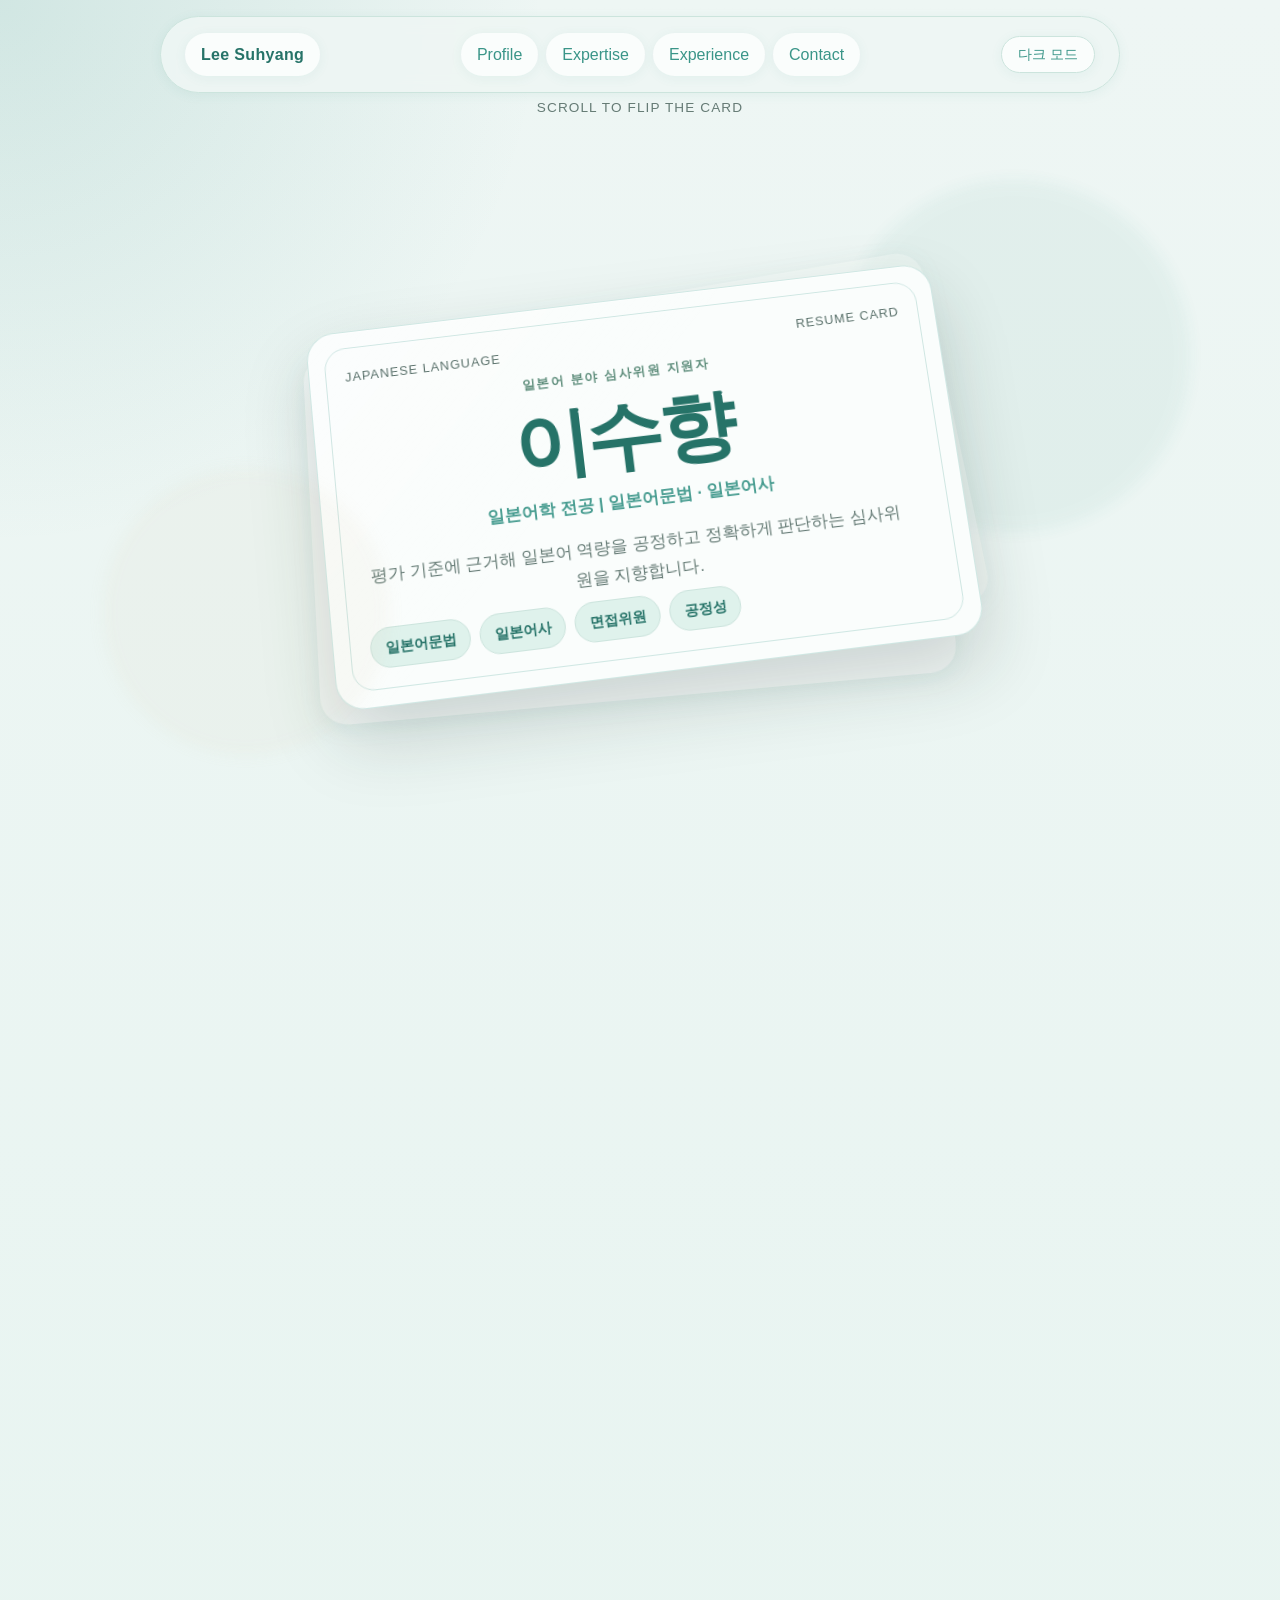
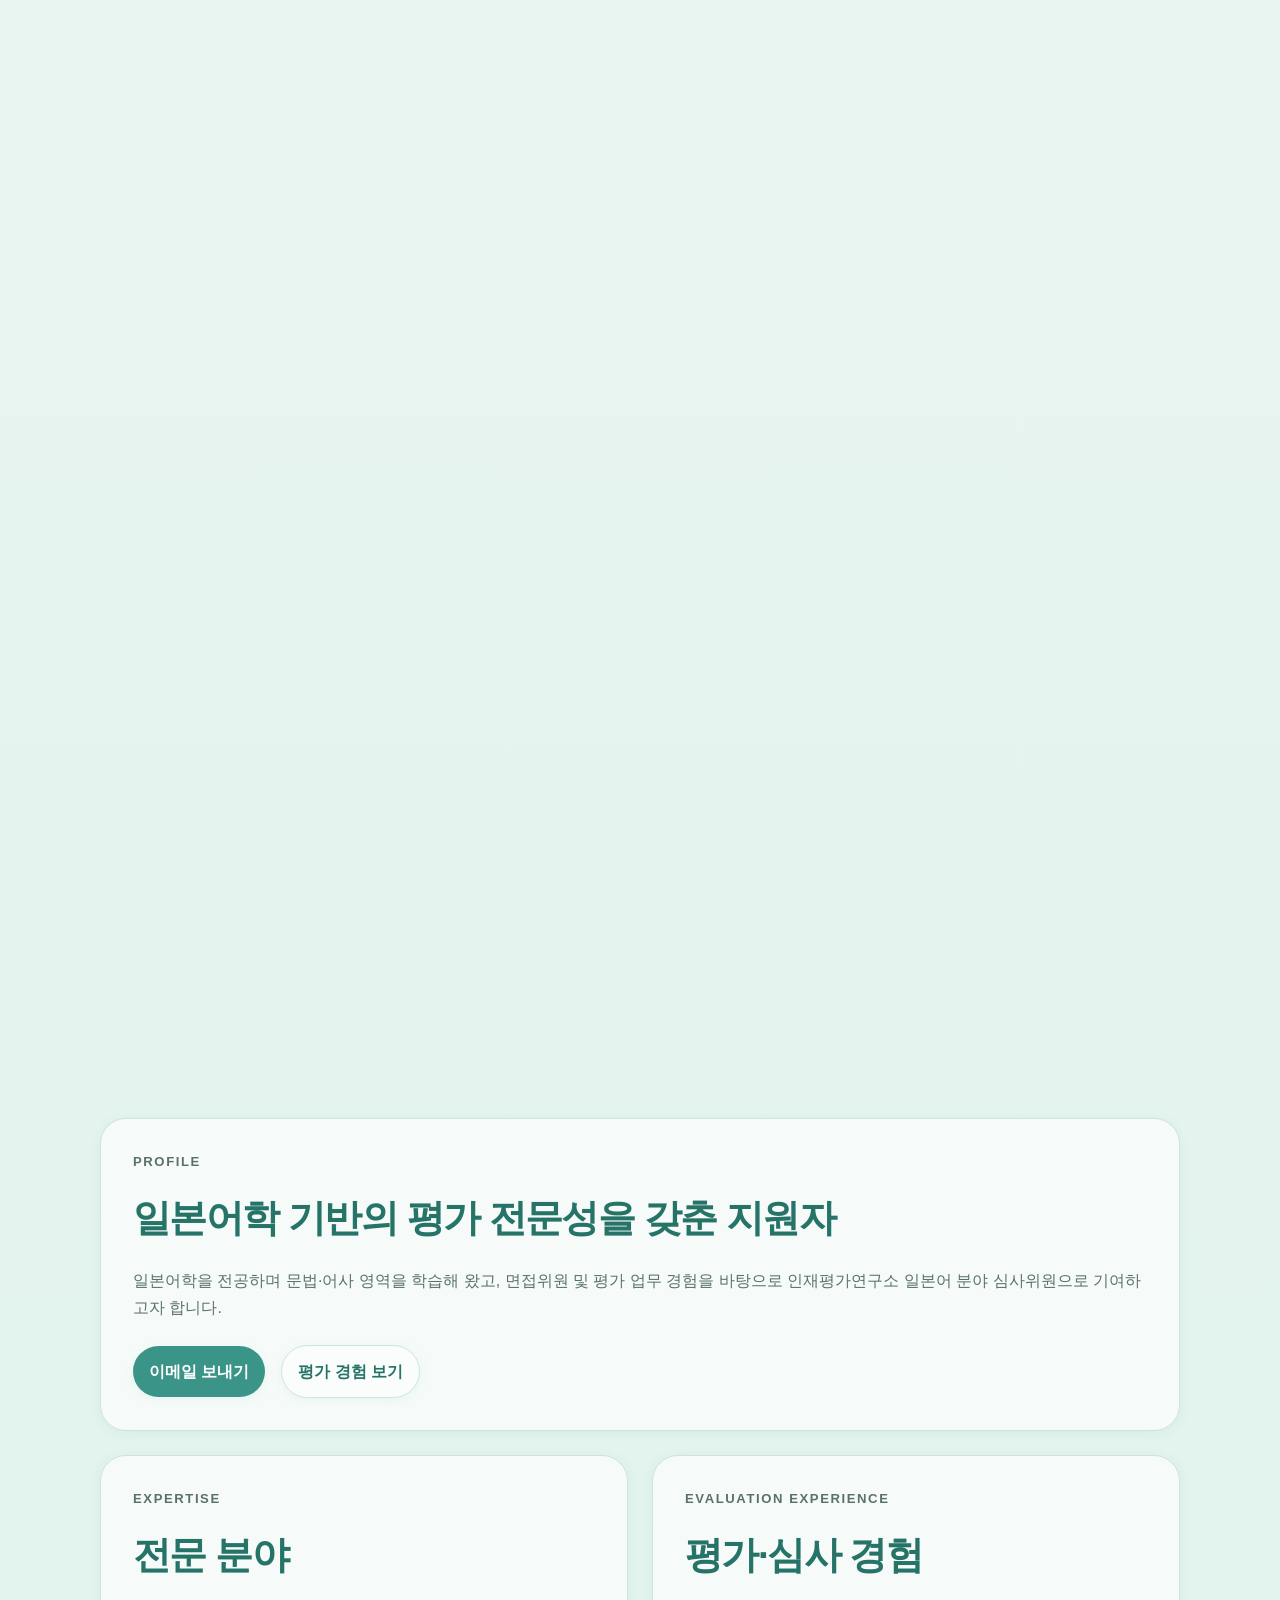
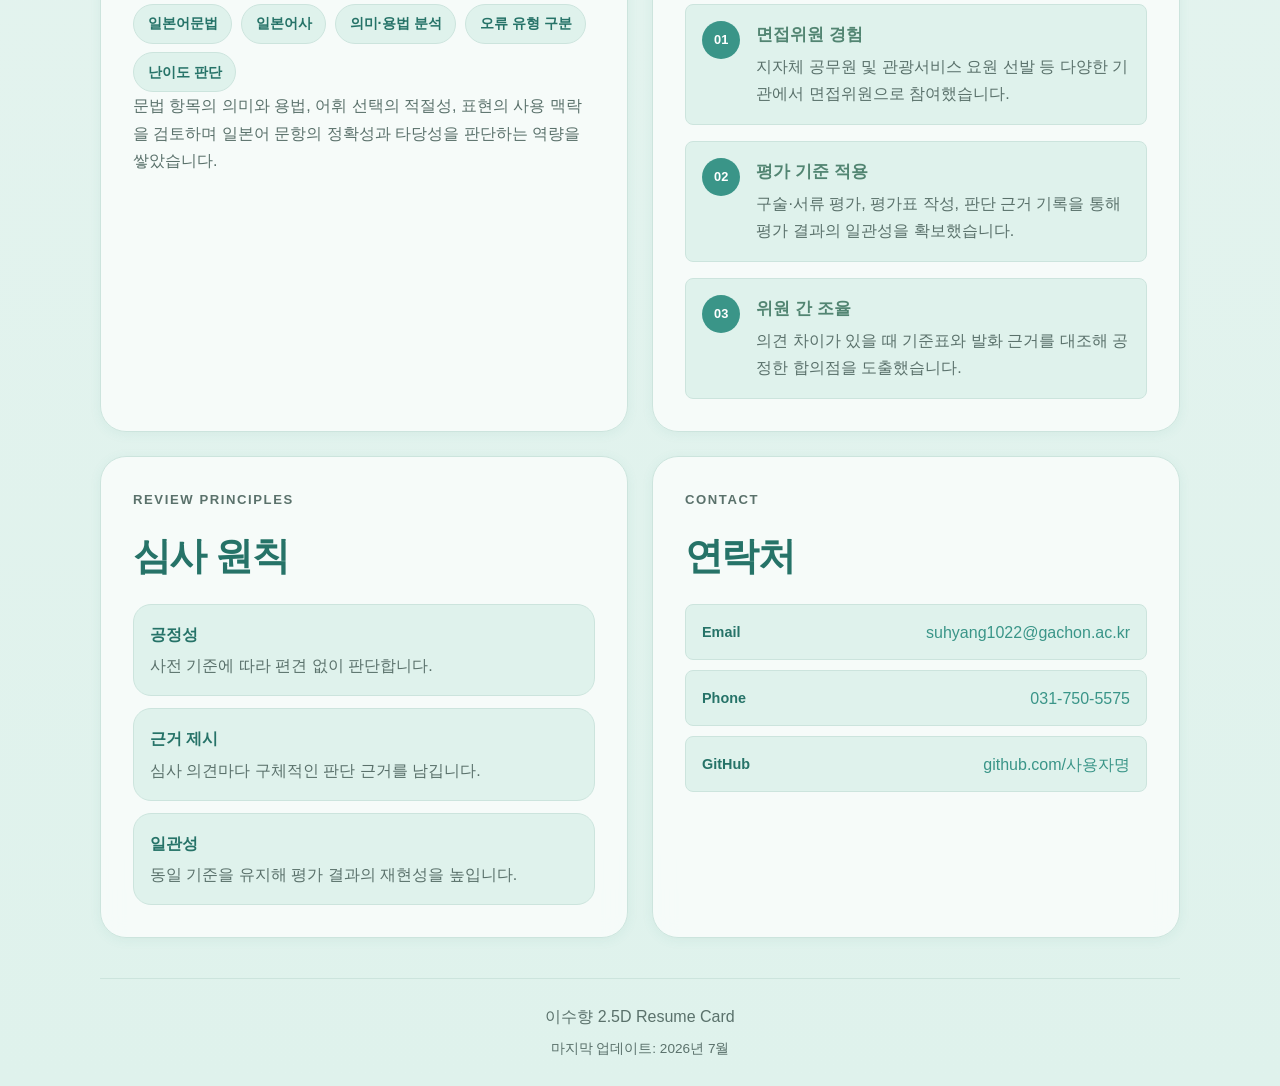
==== index.html @ b9bdbdef "Add 2.5D resume website." ====
<!DOCTYPE html>
<html lang="ko">
<head>
  <meta charset="UTF-8">
  <meta name="viewport" content="width=device-width, initial-scale=1.0">
  <title>이수향 - 2.5D 이력서</title>
  <script>
    (function () {
      var saved = localStorage.getItem("theme");
      var prefersDark = window.matchMedia("(prefers-color-scheme: dark)").matches;
      var theme = saved || (prefersDark ? "dark" : "light");
      document.documentElement.setAttribute("data-theme", theme);
    })();
  </script>
  <link rel="stylesheet" href="style.css">
</head>
<body>
  <nav class="site-nav" aria-label="주요 메뉴">
    <a class="brand" href="#top">Lee Suhyang</a>
    <ul>
      <li><a href="#profile">Profile</a></li>
      <li><a href="#expertise">Expertise</a></li>
      <li><a href="#experience">Experience</a></li>
      <li><a href="#contact">Contact</a></li>
    </ul>
    <button type="button" id="theme-toggle" class="theme-toggle" aria-label="다크 모드로 전환">다크 모드</button>
  </nav>

  <header id="top" class="scroll-scene" aria-label="스크롤로 뒤집히는 2.5D 명함">
    <div class="card-stage">
      <p class="scroll-hint">Scroll to flip the card</p>

      <div class="flip-card" aria-live="polite">
        <section class="card-face card-front" aria-label="명함 앞면">
          <div class="card-topline">
            <span>Japanese Language</span>
            <span>Resume Card</span>
          </div>
          <div class="card-main">
            <p class="eyebrow">일본어 분야 심사위원 지원자</p>
            <h1>이수향</h1>
            <p class="role">일본어학 전공 | 일본어문법 · 일본어사</p>
            <p class="card-summary">
              평가 기준에 근거해 일본어 역량을 공정하고 정확하게 판단하는 심사위원을 지향합니다.
            </p>
          </div>
          <ul class="tag-list" aria-label="핵심 키워드">
            <li>일본어문법</li>
            <li>일본어사</li>
            <li>면접위원</li>
            <li>공정성</li>
          </ul>
        </section>

        <section class="card-face card-back" aria-label="명함 뒷면">
          <p class="eyebrow">Resume Overview</p>
          <h2>Evaluation Specialist</h2>
          <p>
            지자체 공무원 및 관광서비스 요원 선발 등 다양한 기관에서 면접위원으로 참여하며
            구술·서류 평가, 평가표 작성, 근거 기록을 수행했습니다.
          </p>
          <dl class="mini-resume">
            <div>
              <dt>Major</dt>
              <dd>일본어학</dd>
            </div>
            <div>
              <dt>Focus</dt>
              <dd>문법·어사 분석</dd>
            </div>
            <div>
              <dt>Principle</dt>
              <dd>공정성·근거·일관성</dd>
            </div>
          </dl>
          <a class="card-link" href="#profile">상세 이력서 보기</a>
        </section>
      </div>
    </div>
  </header>

  <main class="resume-detail" aria-label="상세 이력서">
    <section id="profile" class="resume-card resume-card-large">
      <p class="section-label">Profile</p>
      <h2>일본어학 기반의 평가 전문성을 갖춘 지원자</h2>
      <p>
        일본어학을 전공하며 문법·어사 영역을 학습해 왔고, 면접위원 및 평가 업무 경험을 바탕으로
        인재평가연구소 일본어 분야 심사위원으로 기여하고자 합니다.
      </p>
      <div class="profile-actions">
        <a href="mailto:suhyang1022@gachon.ac.kr">이메일 보내기</a>
        <a href="#experience">평가 경험 보기</a>
      </div>
    </section>

    <section id="expertise" class="resume-card">
      <p class="section-label">Expertise</p>
      <h2>전문 분야</h2>
      <ul class="chip-list">
        <li>일본어문법</li>
        <li>일본어사</li>
        <li>의미·용법 분석</li>
        <li>오류 유형 구분</li>
        <li>난이도 판단</li>
      </ul>
      <p>
        문법 항목의 의미와 용법, 어휘 선택의 적절성, 표현의 사용 맥락을 검토하며
        일본어 문항의 정확성과 타당성을 판단하는 역량을 쌓았습니다.
      </p>
    </section>

    <section id="experience" class="resume-card">
      <p class="section-label">Evaluation Experience</p>
      <h2>평가·심사 경험</h2>
      <article class="timeline-item">
        <span>01</span>
        <div>
          <h3>면접위원 경험</h3>
          <p>지자체 공무원 및 관광서비스 요원 선발 등 다양한 기관에서 면접위원으로 참여했습니다.</p>
        </div>
      </article>
      <article class="timeline-item">
        <span>02</span>
        <div>
          <h3>평가 기준 적용</h3>
          <p>구술·서류 평가, 평가표 작성, 판단 근거 기록을 통해 평가 결과의 일관성을 확보했습니다.</p>
        </div>
      </article>
      <article class="timeline-item">
        <span>03</span>
        <div>
          <h3>위원 간 조율</h3>
          <p>의견 차이가 있을 때 기준표와 발화 근거를 대조해 공정한 합의점을 도출했습니다.</p>
        </div>
      </article>
    </section>

    <section id="principles" class="resume-card">
      <p class="section-label">Review Principles</p>
      <h2>심사 원칙</h2>
      <ol class="principle-list">
        <li><strong>공정성</strong><span>사전 기준에 따라 편견 없이 판단합니다.</span></li>
        <li><strong>근거 제시</strong><span>심사 의견마다 구체적인 판단 근거를 남깁니다.</span></li>
        <li><strong>일관성</strong><span>동일 기준을 유지해 평가 결과의 재현성을 높입니다.</span></li>
      </ol>
    </section>

    <section id="contact" class="resume-card contact-card">
      <p class="section-label">Contact</p>
      <h2>연락처</h2>
      <ul>
        <li><strong>Email</strong><a href="mailto:suhyang1022@gachon.ac.kr">suhyang1022@gachon.ac.kr</a></li>
        <li><strong>Phone</strong><a href="tel:031-750-5575">031-750-5575</a></li>
        <li><strong>GitHub</strong><a href="https://github.com">github.com/사용자명</a></li>
      </ul>
    </section>
  </main>

  <footer class="site-footer">
    <p>이수향 2.5D Resume Card</p>
    <p><small>마지막 업데이트: 2026년 7월</small></p>
  </footer>

  <script src="script.js"></script>
</body>
</html>
---- style.css ----
:root {
  --color-bg: #eef6f4;
  --color-surface: #fafdfc;
  --color-primary: #3a9588;
  --color-primary-dark: #267368;
  --color-text: #1a2b27;
  --color-text-muted: #5a716b;
  --color-border: #cce4dd;
  --color-accent-bg: #dff2ec;
  --color-nav-bg: rgba(238, 246, 244, 0.92);
  --color-heading-sub: #528572;

  --max-width: 720px;
  --radius: 12px;
  --shadow: 0 2px 12px rgba(58, 149, 136, 0.08);
  --shadow-hover: 0 4px 20px rgba(58, 149, 136, 0.16);
  --spacing-sm: 1rem;
  --spacing-md: 1.5rem;
  --spacing-lg: 2.5rem;
  --nav-height: 4rem;
}

[data-theme="dark"] {
  color-scheme: dark;
  --color-bg: #2f3340;
  --color-surface: #3a3f4d;
  --color-primary: #6aadb8;
  --color-primary-dark: #8fc4cd;
  --color-text: #e8eaed;
  --color-text-muted: #b8bcc4;
  --color-border: #4f5563;
  --color-accent-bg: #454b5a;
  --color-nav-bg: rgba(47, 51, 64, 0.92);
  --color-heading-sub: #d8c8a8;
  --shadow: 0 2px 12px rgba(0, 0, 0, 0.18);
  --shadow-hover: 0 4px 20px rgba(106, 173, 184, 0.12);
}

*,
*::before,
*::after {
  box-sizing: border-box;
}

html {
  scroll-behavior: smooth;
  scroll-padding-top: calc(var(--nav-height) + 1rem);
}

body {
  margin: 0;
  font-family: -apple-system, BlinkMacSystemFont, "Segoe UI", "Malgun Gothic",
    "Apple SD Gothic Neo", sans-serif;
  font-size: 1rem;
  line-height: 1.7;
  color: var(--color-text);
  background-color: var(--color-bg);
}

a:focus-visible,
nav a:focus-visible,
.theme-toggle:focus-visible {
  outline: 2px solid var(--color-primary);
  outline-offset: 2px;
}

header {
  position: relative;
  overflow: hidden;
  background: linear-gradient(135deg, var(--color-primary) 0%, var(--color-primary-dark) 100%);
  color: #ffffff;
  padding: var(--spacing-lg) var(--spacing-md);
  text-align: center;
}

header::before {
  content: "";
  position: absolute;
  inset: 0;
  background:
    radial-gradient(circle at 20% 80%, rgba(255, 255, 255, 0.08) 0%, transparent 50%),
    radial-gradient(circle at 80% 20%, rgba(255, 255, 255, 0.06) 0%, transparent 40%);
  pointer-events: none;
}

header h1,
header p {
  position: relative;
}

header h1 {
  margin: 0 0 0.5rem;
  font-size: 1.75rem;
  font-weight: 700;
  letter-spacing: -0.02em;
}

header p {
  margin: 0;
  font-size: 1.05rem;
  opacity: 0.92;
}

nav {
  position: sticky;
  top: 0;
  z-index: 100;
  display: flex;
  flex-wrap: wrap;
  justify-content: center;
  align-items: center;
  gap: 0.75rem;
  max-width: var(--max-width);
  margin: 0 auto;
  padding: var(--spacing-sm) var(--spacing-md);
  background-color: var(--color-nav-bg);
  backdrop-filter: blur(8px);
}

nav h2 {
  position: absolute;
  width: 1px;
  height: 1px;
  padding: 0;
  margin: -1px;
  overflow: hidden;
  clip: rect(0, 0, 0, 0);
  white-space: nowrap;
  border: 0;
}

nav ul {
  display: flex;
  flex-wrap: wrap;
  justify-content: center;
  gap: 0.5rem;
  list-style: none;
  margin: 0;
  padding: 0;
}

nav a {
  display: inline-block;
  padding: 0.5rem 1rem;
  color: var(--color-primary);
  text-decoration: none;
  font-weight: 500;
  border-radius: 999px;
  background-color: var(--color-surface);
  box-shadow: var(--shadow);
  transition: background-color 0.2s, color 0.2s, transform 0.2s, box-shadow 0.2s;
}

nav a:hover {
  background-color: var(--color-primary);
  color: #ffffff;
  transform: translateY(-1px);
  box-shadow: var(--shadow-hover);
}

.theme-toggle {
  padding: 0.5rem 1rem;
  font-family: inherit;
  font-size: 0.9rem;
  font-weight: 500;
  color: var(--color-primary);
  background-color: var(--color-surface);
  border: 1px solid var(--color-border);
  border-radius: 999px;
  box-shadow: var(--shadow);
  cursor: pointer;
  transition: background-color 0.2s, color 0.2s, transform 0.2s, box-shadow 0.2s, border-color 0.2s;
}

.theme-toggle:hover {
  background-color: var(--color-primary);
  color: #ffffff;
  border-color: var(--color-primary);
  transform: translateY(-1px);
  box-shadow: var(--shadow-hover);
}

main {
  max-width: var(--max-width);
  margin: 0 auto;
  padding: var(--spacing-md);
}

@keyframes fadeInUp {
  from {
    opacity: 0;
    transform: translateY(16px);
  }
  to {
    opacity: 1;
    transform: translateY(0);
  }
}

section {
  background-color: var(--color-surface);
  border-radius: var(--radius);
  box-shadow: var(--shadow);
  padding: var(--spacing-md);
  margin-bottom: var(--spacing-md);
  scroll-margin-top: calc(var(--nav-height) + 1rem);
  border: 2px solid transparent;
  transition: box-shadow 0.3s, border-color 0.3s;
  animation: fadeInUp 0.5s ease both;
}

section:nth-child(1) { animation-delay: 0.05s; }
section:nth-child(2) { animation-delay: 0.15s; }
section:nth-child(3) { animation-delay: 0.25s; }
section:nth-child(4) { animation-delay: 0.35s; }

section:target {
  border-color: var(--color-primary);
  box-shadow: var(--shadow-hover);
}

section h2 {
  margin: 0 0 var(--spacing-sm);
  font-size: 1.25rem;
  color: var(--color-primary-dark);
  border-bottom: 2px solid var(--color-accent-bg);
  padding-bottom: 0.5rem;
}

section h3 {
  margin: var(--spacing-sm) 0 0.75rem;
  font-size: 1.05rem;
  color: var(--color-heading-sub);
  font-weight: 600;
}

section h3:first-of-type {
  margin-top: 0;
}

section p {
  margin: 0 0 var(--spacing-sm);
}

section p:last-child {
  margin-bottom: 0;
}

section ul {
  margin: 0;
  padding-left: 1.25rem;
}

section ul li {
  margin-bottom: 0.4rem;
}

section ul li:last-child {
  margin-bottom: 0;
}

#skills ul {
  list-style: none;
  padding: 0;
  display: flex;
  flex-wrap: wrap;
  gap: 0.5rem;
}

#skills ul + ul {
  margin-top: var(--spacing-sm);
  padding-top: var(--spacing-sm);
  border-top: 1px solid var(--color-border);
}

#skills li {
  display: inline-block;
  margin: 0;
  padding: 0.35rem 0.85rem;
  background-color: var(--color-accent-bg);
  color: var(--color-primary-dark);
  border-radius: 999px;
  font-size: 0.95rem;
  font-weight: 500;
}

article {
  background-color: var(--color-accent-bg);
  border-radius: 8px;
  padding: var(--spacing-sm);
  margin-bottom: var(--spacing-sm);
  transition: box-shadow 0.2s;
}

article:last-child {
  margin-bottom: 0;
}

article:hover {
  box-shadow: var(--shadow-hover);
}

article h3 {
  margin: 0 0 0.5rem;
  font-size: 1.05rem;
  color: var(--color-heading-sub);
}

article p {
  margin: 0;
  color: var(--color-text-muted);
}

#contact ul {
  list-style: none;
  padding: 0;
  margin: 0;
  display: flex;
  flex-direction: column;
  gap: 0.6rem;
}

#contact li {
  display: flex;
  flex-wrap: wrap;
  align-items: center;
  gap: 0.5rem 1rem;
  margin: 0;
  padding: 0.85rem 1rem;
  background-color: var(--color-accent-bg);
  border: 1px solid var(--color-border);
  border-radius: 8px;
  transition: border-color 0.2s, box-shadow 0.2s;
}

#contact li:hover {
  border-color: var(--color-primary);
  box-shadow: var(--shadow-hover);
}

#contact li strong {
  min-width: 4.5rem;
  color: var(--color-primary-dark);
  font-size: 0.9rem;
}

#contact a {
  word-break: break-all;
}

a {
  color: var(--color-primary);
  text-decoration: none;
  transition: color 0.2s;
}

a:hover {
  color: var(--color-primary-dark);
}

a[href^="mailto:"]:hover,
a[href^="tel:"]:hover {
  text-decoration: underline;
}

footer {
  max-width: var(--max-width);
  margin: 0 auto;
  padding: var(--spacing-md);
  text-align: center;
  color: var(--color-text-muted);
  border-top: 1px solid var(--color-border);
}

footer p {
  margin: 0 0 0.25rem;
}

footer p:last-child {
  margin-bottom: 0;
}

footer small {
  font-size: 0.85rem;
}

@media (prefers-reduced-motion: reduce) {
  html {
    scroll-behavior: auto;
  }

  section {
    animation: none;
  }

  nav a,
  article,
  #contact li,
  .theme-toggle {
    transition: none;
  }
}

@media (max-width: 600px) {
  :root {
    --nav-height: 7rem;
  }

  header {
    padding: var(--spacing-md) var(--spacing-sm);
  }

  header h1 {
    font-size: 1.4rem;
  }

  header p {
    font-size: 0.95rem;
  }

  nav {
    padding: 0.75rem var(--spacing-sm);
  }

  nav ul {
    flex-direction: column;
    align-items: stretch;
  }

  nav a {
    text-align: center;
  }

  .theme-toggle {
    width: 100%;
    text-align: center;
  }

  main {
    padding: var(--spacing-sm);
  }

  section {
    padding: var(--spacing-sm);
  }

  #contact li {
    flex-direction: column;
    align-items: flex-start;
    gap: 0.25rem;
  }

  #contact li strong {
    min-width: auto;
  }
}

/* Scroll flip resume layout */
:root {
  --card-rotate-y: 0deg;
  --card-scale: 1;
  --card-tilt-x: 10deg;
  --card-tilt-z: -7deg;
  --back-opacity: 0;
  --detail-opacity: 0;
  --card-width: min(86vw, 640px);
  --card-height: min(58vw, 380px);
  --color-card-line: rgba(58, 149, 136, 0.22);
}

[data-theme="dark"] {
  --color-card-line: rgba(216, 200, 168, 0.22);
}

body {
  min-height: 100vh;
  background:
    radial-gradient(circle at top left, rgba(58, 149, 136, 0.16), transparent 34rem),
    linear-gradient(180deg, var(--color-bg), var(--color-accent-bg));
}

.site-nav {
  position: fixed;
  top: 1rem;
  left: 50%;
  z-index: 50;
  width: min(92vw, 960px);
  max-width: none;
  transform: translateX(-50%);
  border: 1px solid var(--color-border);
  border-radius: 999px;
  box-shadow: var(--shadow);
}

.brand {
  color: var(--color-primary-dark);
  font-weight: 800;
  letter-spacing: 0.02em;
}

.site-nav ul {
  flex: 1 1 auto;
}

.site-nav a,
.theme-toggle {
  white-space: nowrap;
}

.scroll-scene {
  height: 320vh;
  min-height: 1800px;
  padding: 0;
  overflow: visible;
  background: transparent;
  color: var(--color-text);
}

.scroll-scene::before {
  display: none;
}

.card-stage {
  position: sticky;
  top: 0;
  display: grid;
  place-items: center;
  min-height: 100vh;
  padding: 7rem var(--spacing-md) 3rem;
  perspective: 1600px;
  overflow: hidden;
}

.card-stage::before,
.card-stage::after {
  content: "";
  position: absolute;
  border-radius: 999px;
  filter: blur(8px);
  opacity: 0.45;
  pointer-events: none;
}

.card-stage::before {
  width: 22rem;
  height: 22rem;
  right: 7vw;
  top: 20vh;
  background: rgba(58, 149, 136, 0.14);
}

.card-stage::after {
  width: 18rem;
  height: 18rem;
  left: 8vw;
  bottom: 16vh;
  background: rgba(216, 200, 168, 0.18);
}

.scroll-hint {
  position: absolute;
  top: 6rem;
  left: 50%;
  margin: 0;
  transform: translateX(-50%);
  color: var(--color-text-muted);
  font-size: 0.85rem;
  letter-spacing: 0.08em;
  text-transform: uppercase;
}

.flip-card {
  position: relative;
  width: var(--card-width);
  height: var(--card-height);
  min-height: 320px;
  transform:
    rotateX(var(--card-tilt-x))
    rotateY(var(--card-rotate-y))
    rotateZ(var(--card-tilt-z))
    scale(var(--card-scale));
  transform-style: preserve-3d;
  transition: transform 0.08s linear;
  will-change: transform;
}

.flip-card::before,
.flip-card::after {
  content: "";
  position: absolute;
  inset: 0;
  border-radius: 28px;
  background: var(--color-surface);
  box-shadow: var(--shadow-hover);
  transform: translate3d(-18px, 22px, -38px) rotateZ(2deg);
  opacity: 0.5;
}

.flip-card::after {
  transform: translate3d(18px, -18px, -70px) rotateZ(-3deg);
  opacity: 0.28;
}

.card-face {
  position: absolute;
  inset: 0;
  display: flex;
  flex-direction: column;
  justify-content: space-between;
  margin: 0;
  padding: clamp(1.25rem, 3vw, 2.25rem);
  overflow: hidden;
  border: 1px solid var(--color-card-line);
  border-radius: 28px;
  background:
    linear-gradient(135deg, rgba(255, 255, 255, 0.24), transparent 42%),
    var(--color-surface);
  box-shadow:
    0 30px 70px rgba(26, 43, 39, 0.18),
    inset 0 1px 0 rgba(255, 255, 255, 0.3);
  backface-visibility: hidden;
  animation: none;
  scroll-margin-top: 0;
  transform-style: preserve-3d;
}

.card-face::before {
  content: "";
  position: absolute;
  inset: 1rem;
  border: 1px solid var(--color-card-line);
  border-radius: 22px;
  pointer-events: none;
}

.card-front {
  transform: rotateY(0deg);
}

.card-back {
  transform: rotateY(180deg);
  opacity: max(0.86, var(--back-opacity));
}

.card-topline,
.mini-resume,
.profile-actions,
.contact-card li {
  display: flex;
  align-items: center;
  justify-content: space-between;
  gap: 1rem;
}

.card-topline {
  color: var(--color-text-muted);
  font-size: 0.8rem;
  letter-spacing: 0.08em;
  text-transform: uppercase;
}

.card-main {
  max-width: 34rem;
}

.eyebrow,
.section-label {
  margin: 0 0 0.75rem;
  color: var(--color-heading-sub);
  font-size: 0.82rem;
  font-weight: 800;
  letter-spacing: 0.12em;
  text-transform: uppercase;
}

.card-main h1,
.card-back h2 {
  margin: 0;
  color: var(--color-primary-dark);
  line-height: 1.05;
  letter-spacing: -0.05em;
}

.card-main h1 {
  font-size: clamp(2.4rem, 6.5vw, 4.8rem);
}

.card-back h2 {
  font-size: clamp(2.4rem, 6vw, 4.6rem);
}

.role {
  margin: 0.75rem 0 1rem;
  color: var(--color-primary);
  font-weight: 700;
}

.card-summary,
.card-back p,
.resume-card p {
  color: var(--color-text-muted);
}

.tag-list,
.chip-list {
  display: flex;
  flex-wrap: wrap;
  gap: 0.55rem;
  margin: 0;
  padding: 0;
  list-style: none;
}

.tag-list li,
.chip-list li {
  margin: 0;
  padding: 0.42rem 0.85rem;
  border: 1px solid var(--color-border);
  border-radius: 999px;
  background: var(--color-accent-bg);
  color: var(--color-primary-dark);
  font-size: 0.9rem;
  font-weight: 700;
}

.mini-resume {
  margin: 1.25rem 0 0;
  padding: 0;
}

.mini-resume div {
  flex: 1;
  padding: 0.85rem;
  border: 1px solid var(--color-border);
  border-radius: 16px;
  background: var(--color-accent-bg);
}

.mini-resume dt {
  color: var(--color-text-muted);
  font-size: 0.72rem;
  text-transform: uppercase;
}

.mini-resume dd {
  margin: 0.2rem 0 0;
  color: var(--color-primary-dark);
  font-weight: 800;
}

.card-link,
.profile-actions a {
  display: inline-flex;
  width: fit-content;
  align-items: center;
  justify-content: center;
  padding: 0.75rem 1rem;
  border-radius: 999px;
  background: var(--color-primary);
  color: #ffffff;
  font-weight: 800;
  text-decoration: none;
  box-shadow: var(--shadow);
}

.resume-detail {
  display: grid;
  grid-template-columns: repeat(2, minmax(0, 1fr));
  gap: var(--spacing-md);
  width: min(92vw, 1080px);
  max-width: none;
  margin: -18vh auto 0;
  padding: 0 0 var(--spacing-lg);
  opacity: max(0.18, var(--detail-opacity));
  transition: opacity 0.2s linear;
}

.resume-card {
  margin: 0;
  padding: clamp(1.25rem, 3vw, 2rem);
  border: 1px solid var(--color-border);
  border-radius: 26px;
  background: rgba(250, 253, 252, 0.82);
  box-shadow: var(--shadow);
  backdrop-filter: blur(10px);
  animation: none;
}

[data-theme="dark"] .resume-card {
  background: rgba(58, 63, 77, 0.84);
}

.resume-card-large {
  grid-column: 1 / -1;
  min-height: 300px;
}

.resume-card h2 {
  margin: 0 0 1rem;
  border: 0;
  padding: 0;
  color: var(--color-primary-dark);
  font-size: clamp(1.6rem, 3vw, 2.7rem);
  letter-spacing: -0.04em;
}

.profile-actions {
  justify-content: flex-start;
  flex-wrap: wrap;
  margin-top: 1.5rem;
}

.profile-actions a + a {
  background: var(--color-surface);
  color: var(--color-primary-dark);
  border: 1px solid var(--color-border);
}

.timeline-item {
  display: grid;
  grid-template-columns: auto 1fr;
  gap: 1rem;
  margin: 0 0 1rem;
  padding: 1rem;
  border: 1px solid var(--color-border);
  background: var(--color-accent-bg);
  box-shadow: none;
}

.timeline-item span {
  display: grid;
  place-items: center;
  width: 2.4rem;
  height: 2.4rem;
  border-radius: 50%;
  background: var(--color-primary);
  color: #ffffff;
  font-size: 0.8rem;
  font-weight: 800;
}

.timeline-item h3 {
  margin: 0 0 0.25rem;
}

.principle-list {
  display: grid;
  gap: 0.75rem;
  margin: 0;
  padding: 0;
  list-style: none;
}

.principle-list li {
  display: grid;
  gap: 0.25rem;
  padding: 1rem;
  border: 1px solid var(--color-border);
  border-radius: 18px;
  background: var(--color-accent-bg);
}

.principle-list strong {
  color: var(--color-primary-dark);
}

.principle-list span {
  color: var(--color-text-muted);
}

.contact-card ul {
  display: grid;
  gap: 0.75rem;
  margin: 0;
  padding: 0;
  list-style: none;
}

.contact-card li {
  margin: 0;
  padding: 1rem;
  border: 1px solid var(--color-border);
  border-radius: 18px;
  background: var(--color-accent-bg);
}

.resume-detail #contact li {
  display: flex;
  flex-wrap: wrap;
  align-items: center;
  justify-content: space-between;
  gap: 0.75rem;
}

.contact-card strong {
  color: var(--color-primary-dark);
}

.contact-card a {
  word-break: break-all;
}

.site-footer {
  width: min(92vw, 1080px);
  max-width: none;
}

@media (prefers-reduced-motion: reduce) {
  :root {
    --card-rotate-y: 180deg;
    --card-scale: 1;
    --card-tilt-x: 0deg;
    --card-tilt-z: 0deg;
    --detail-opacity: 1;
  }

  .scroll-scene {
    height: auto;
    min-height: 100vh;
  }

  .card-stage {
    position: relative;
  }

  .flip-card {
    transition: none;
  }

  .resume-detail {
    margin-top: 0;
  }
}

@media (max-width: 760px) {
  :root {
    --card-height: 70vh;
  }

  .site-nav {
    position: sticky;
    top: 0.5rem;
    transform: translateX(-50%);
    border-radius: 24px;
  }

  .site-nav ul {
    order: 3;
    width: 100%;
  }

  .site-nav a {
    text-align: center;
  }

  .scroll-scene {
    min-height: 1500px;
  }

  .card-stage {
    padding-top: 8rem;
  }

  .scroll-hint {
    top: 7rem;
  }

  .flip-card {
    width: min(88vw, 420px);
    min-height: 500px;
  }

  .card-topline,
  .mini-resume,
  .contact-card li {
    align-items: flex-start;
    flex-direction: column;
  }

  .card-main h1 {
    font-size: 2.7rem;
  }

  .card-back h2 {
    font-size: 2.4rem;
  }

  .resume-detail {
    grid-template-columns: 1fr;
    margin-top: -10vh;
  }

  .resume-card-large {
    min-height: auto;
  }
}
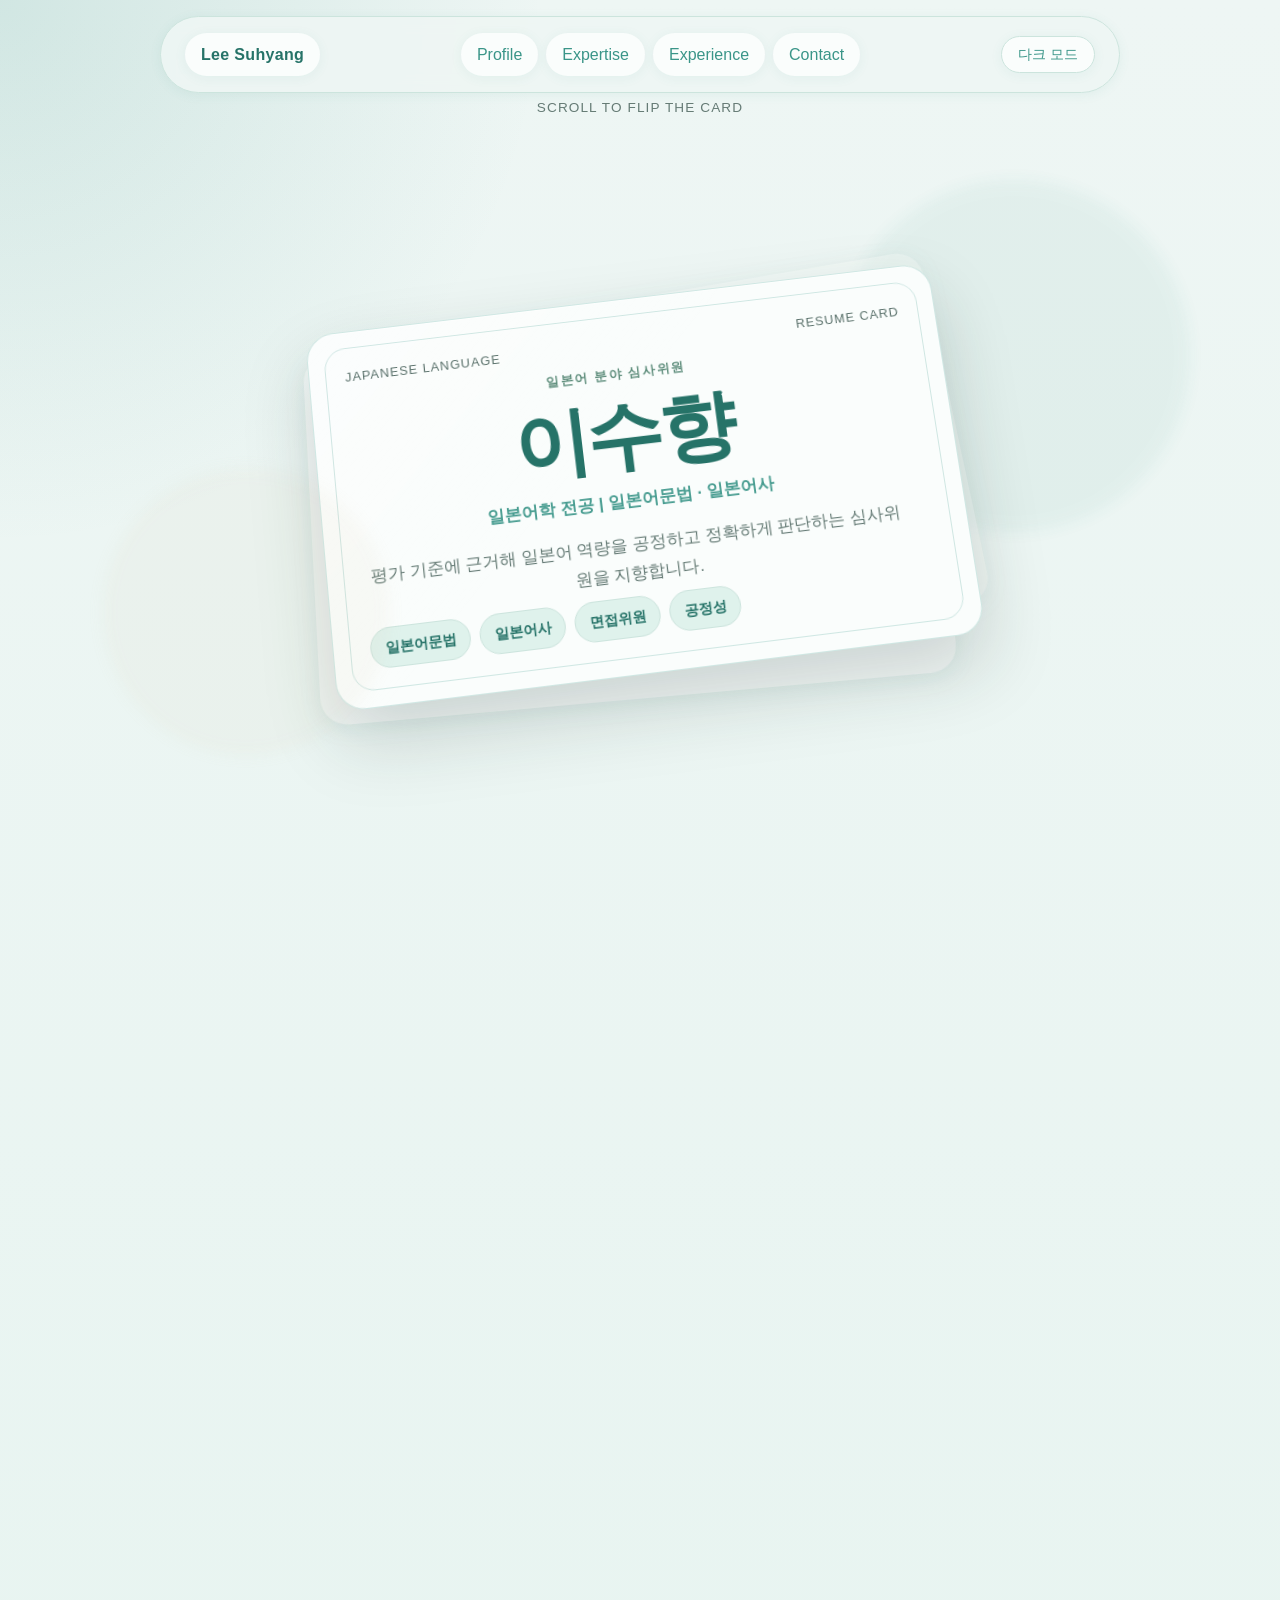
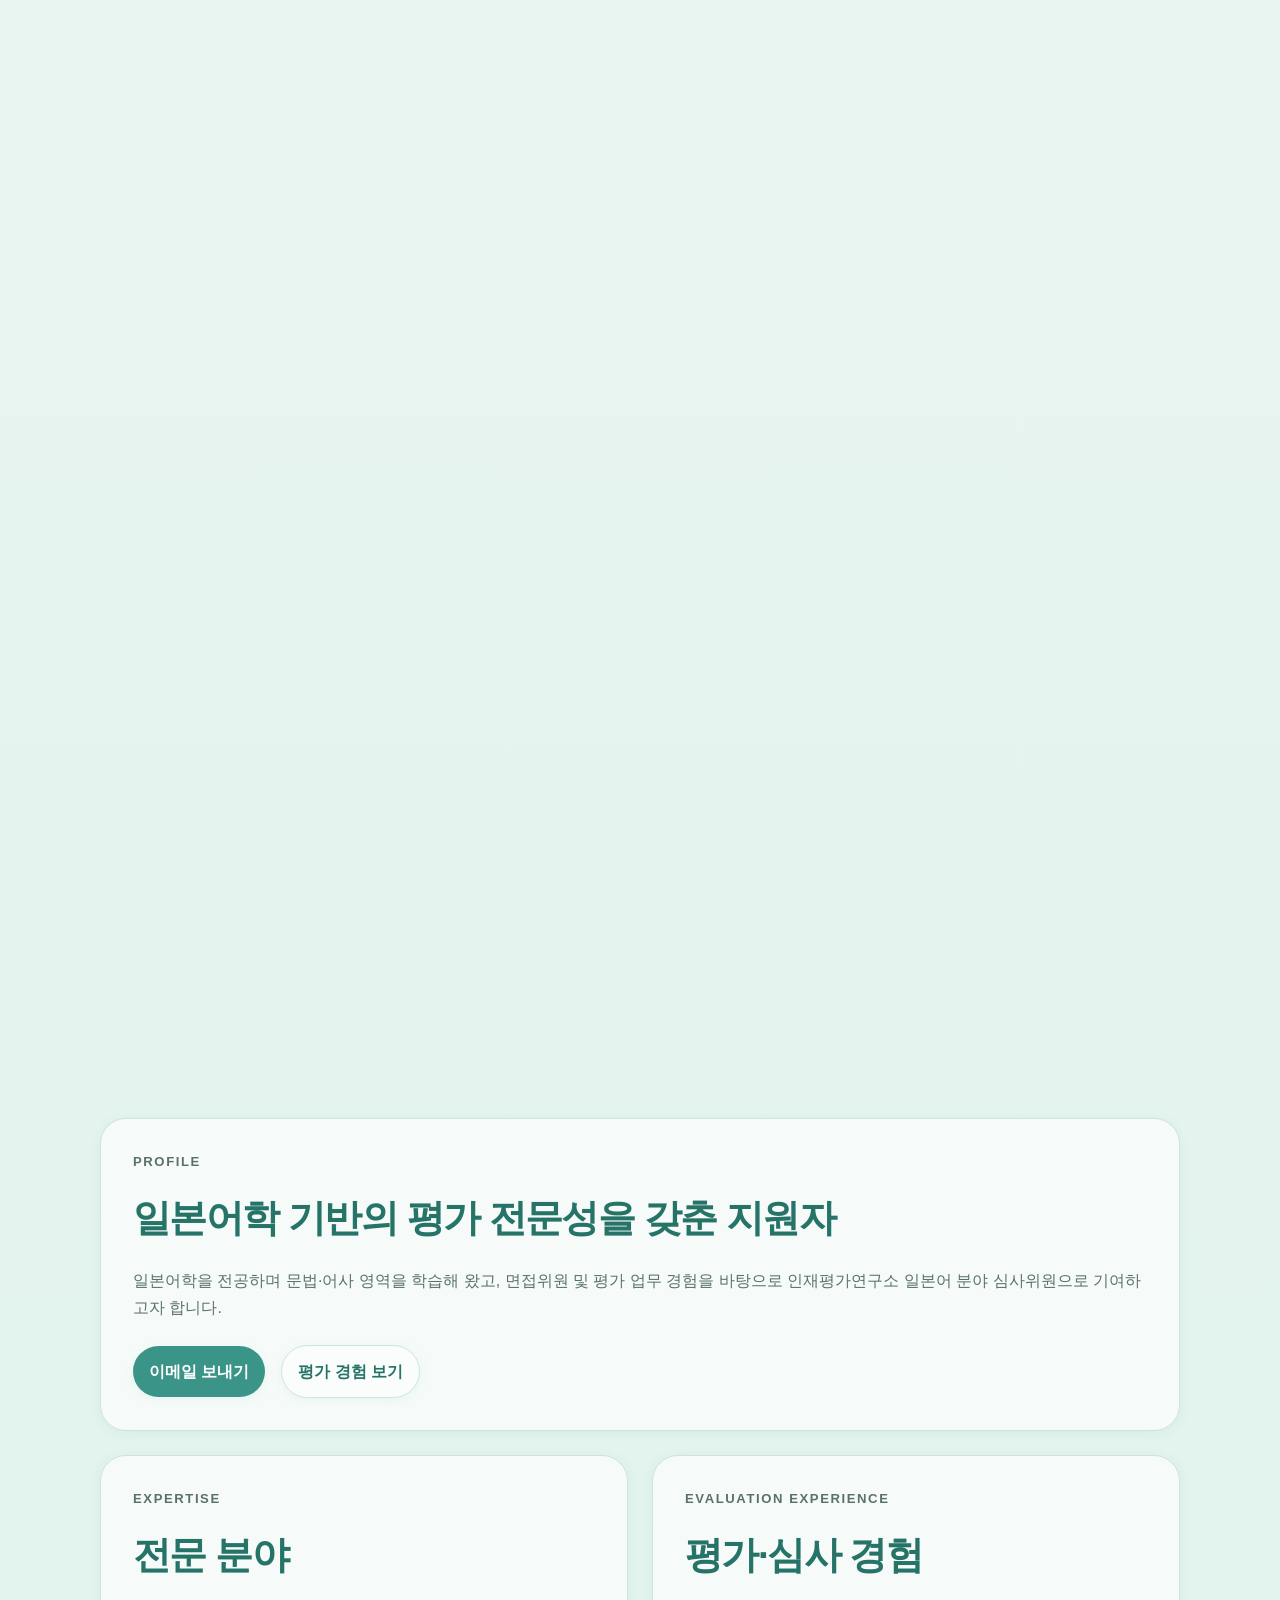
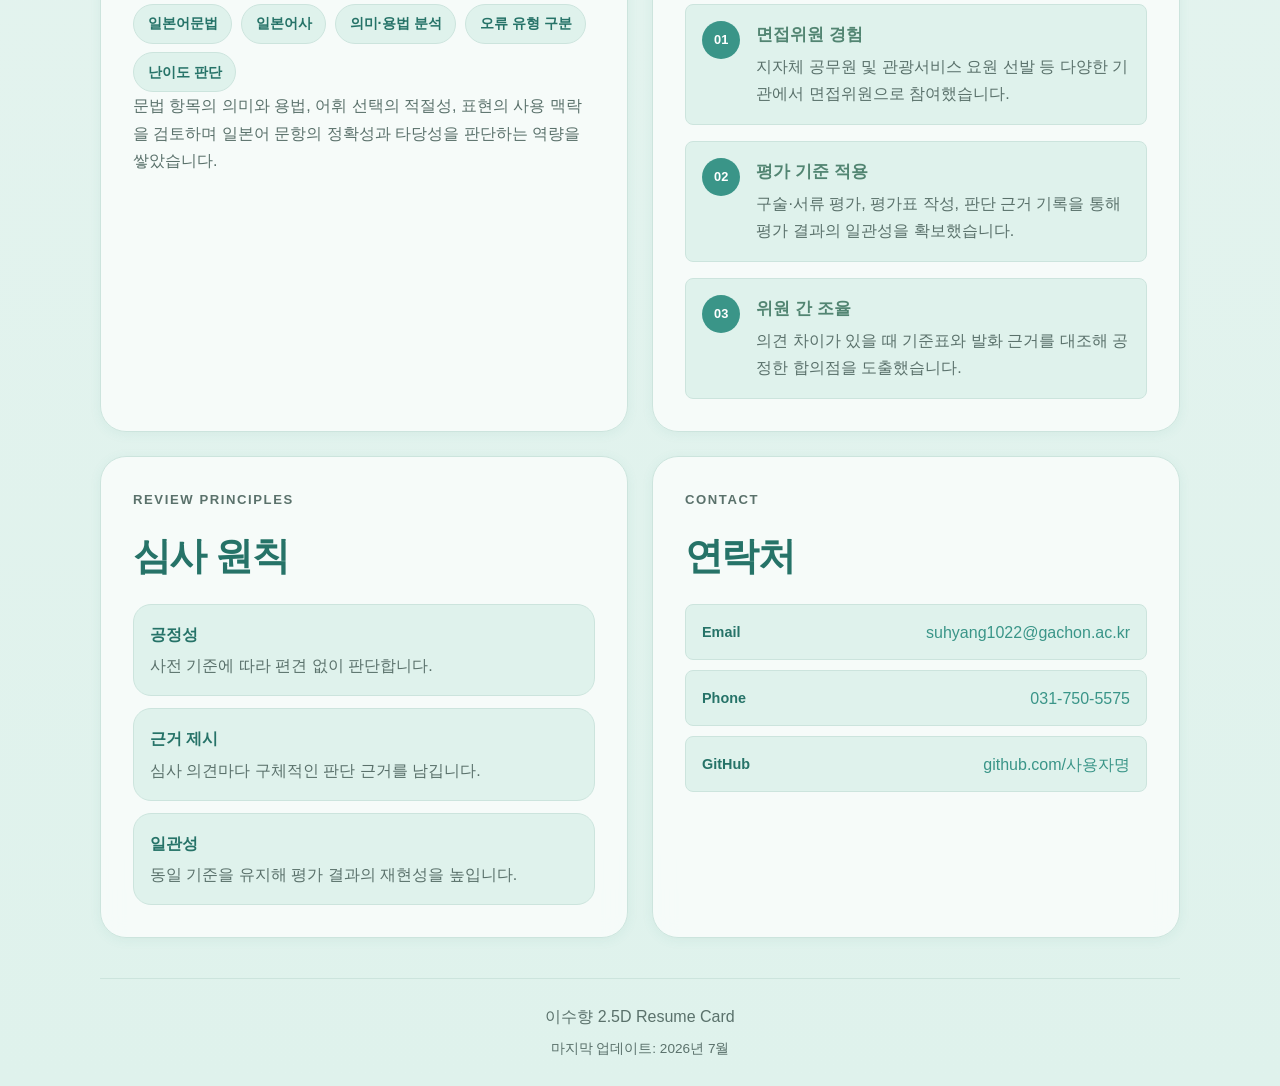
==== commit 51074057: "Update resume card title." ====
--- a/index.html
+++ b/index.html
@@ -37,7 +37,7 @@
             <span>Resume Card</span>
           </div>
           <div class="card-main">
-            <p class="eyebrow">일본어 분야 심사위원 지원자</p>
+            <p class="eyebrow">일본어 분야 심사위원</p>
             <h1>이수향</h1>
             <p class="role">일본어학 전공 | 일본어문법 · 일본어사</p>
             <p class="card-summary">
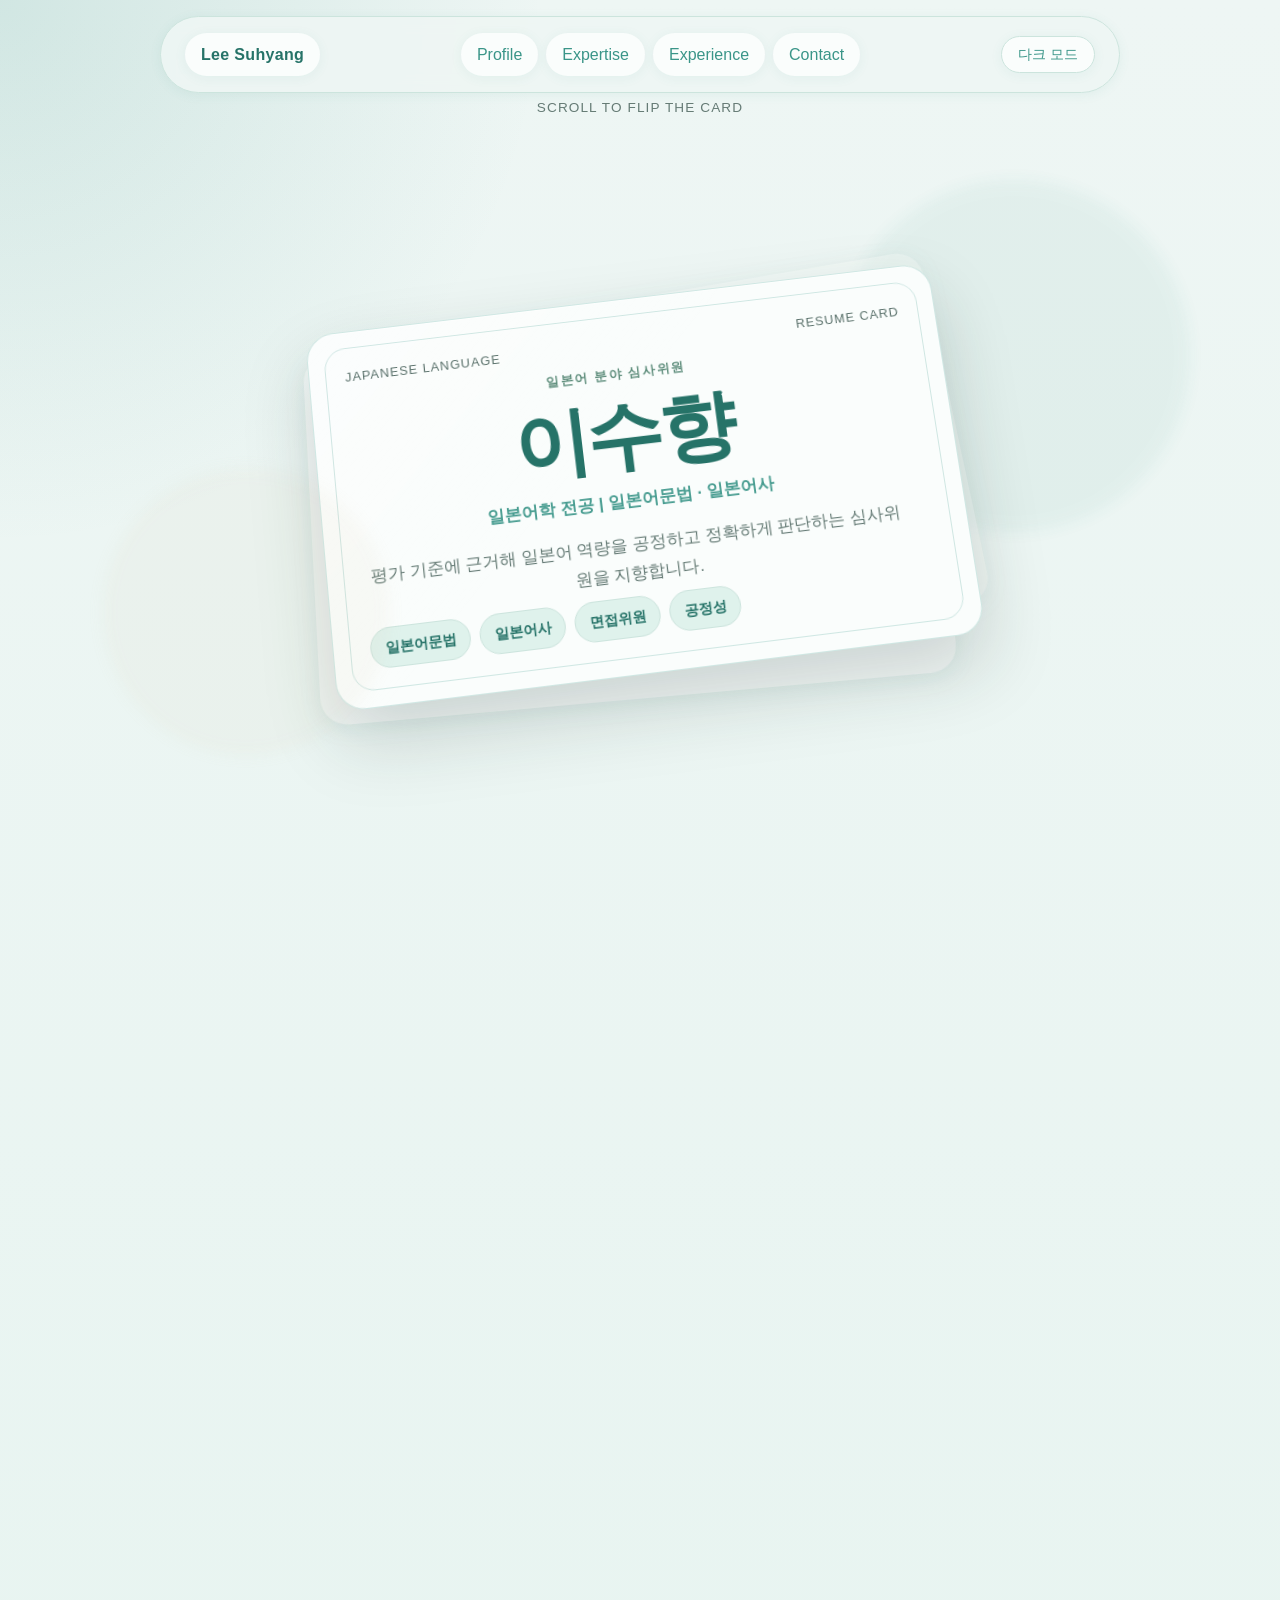
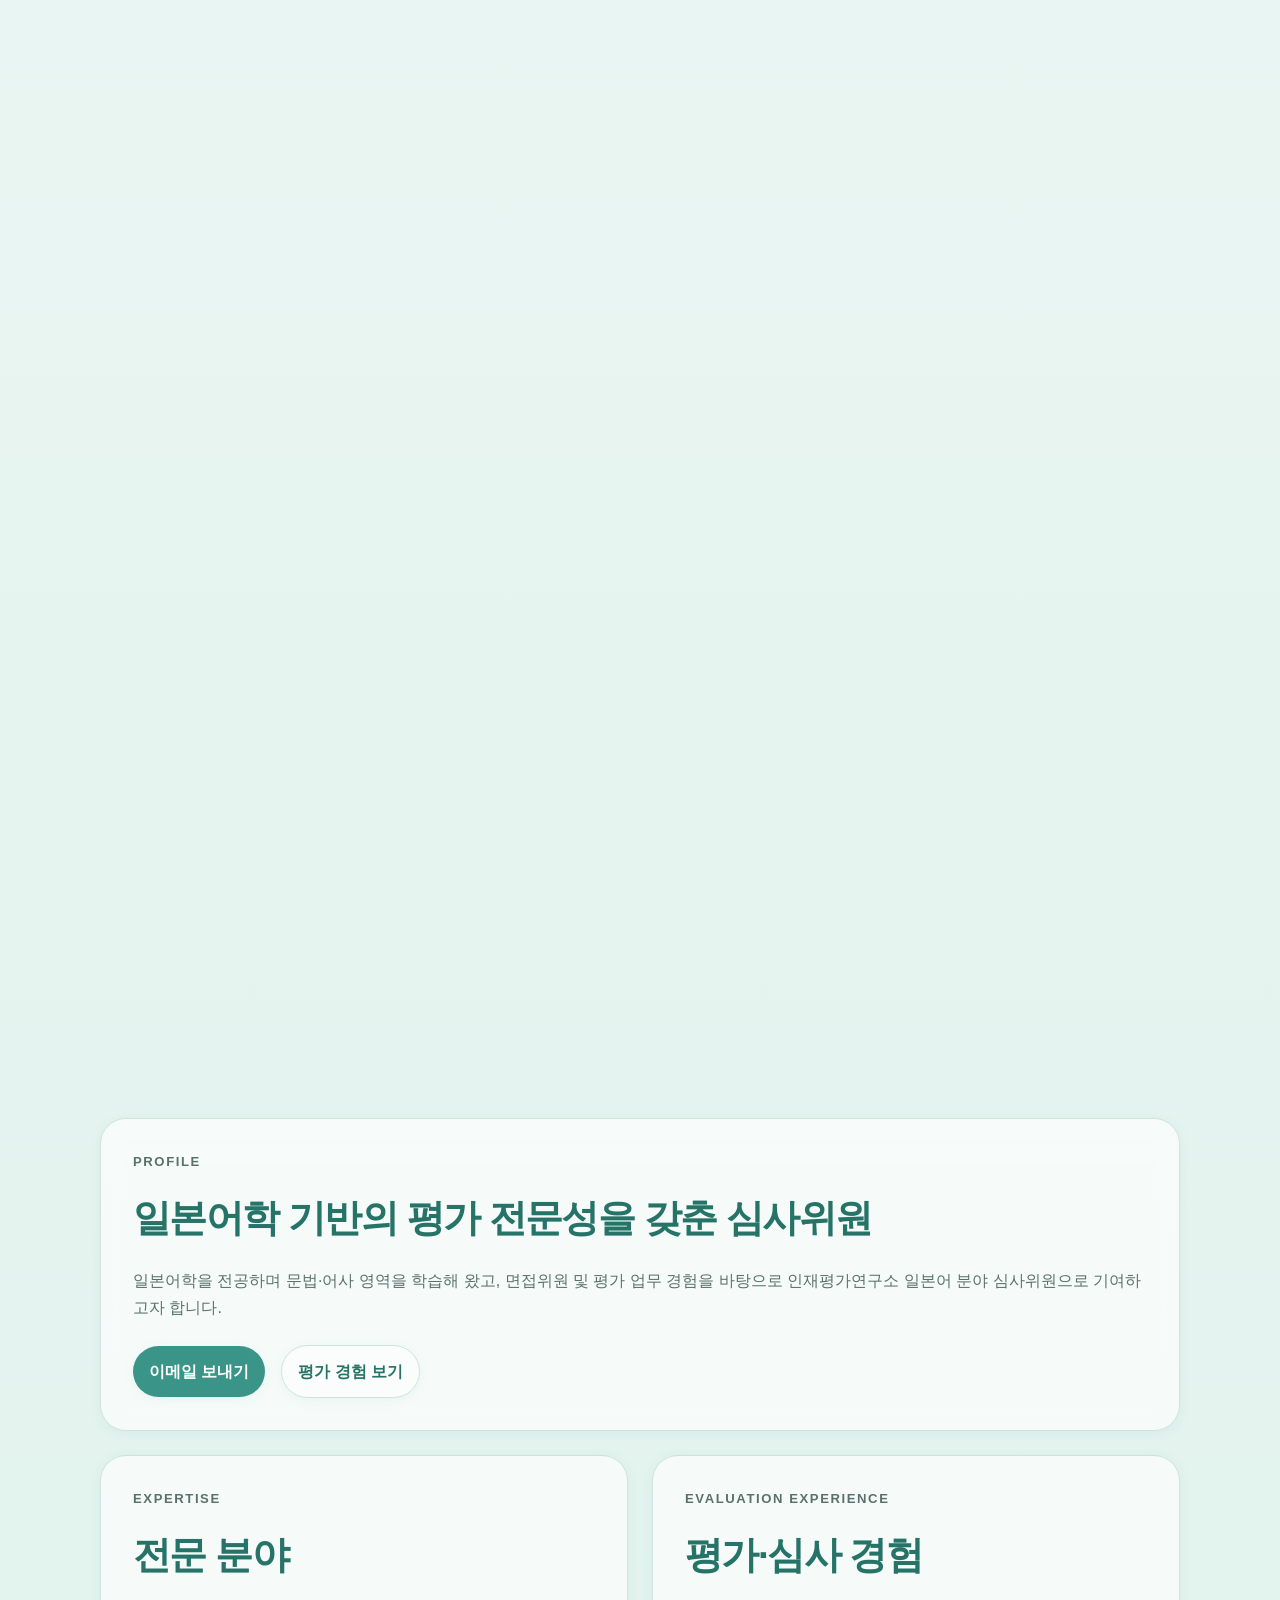
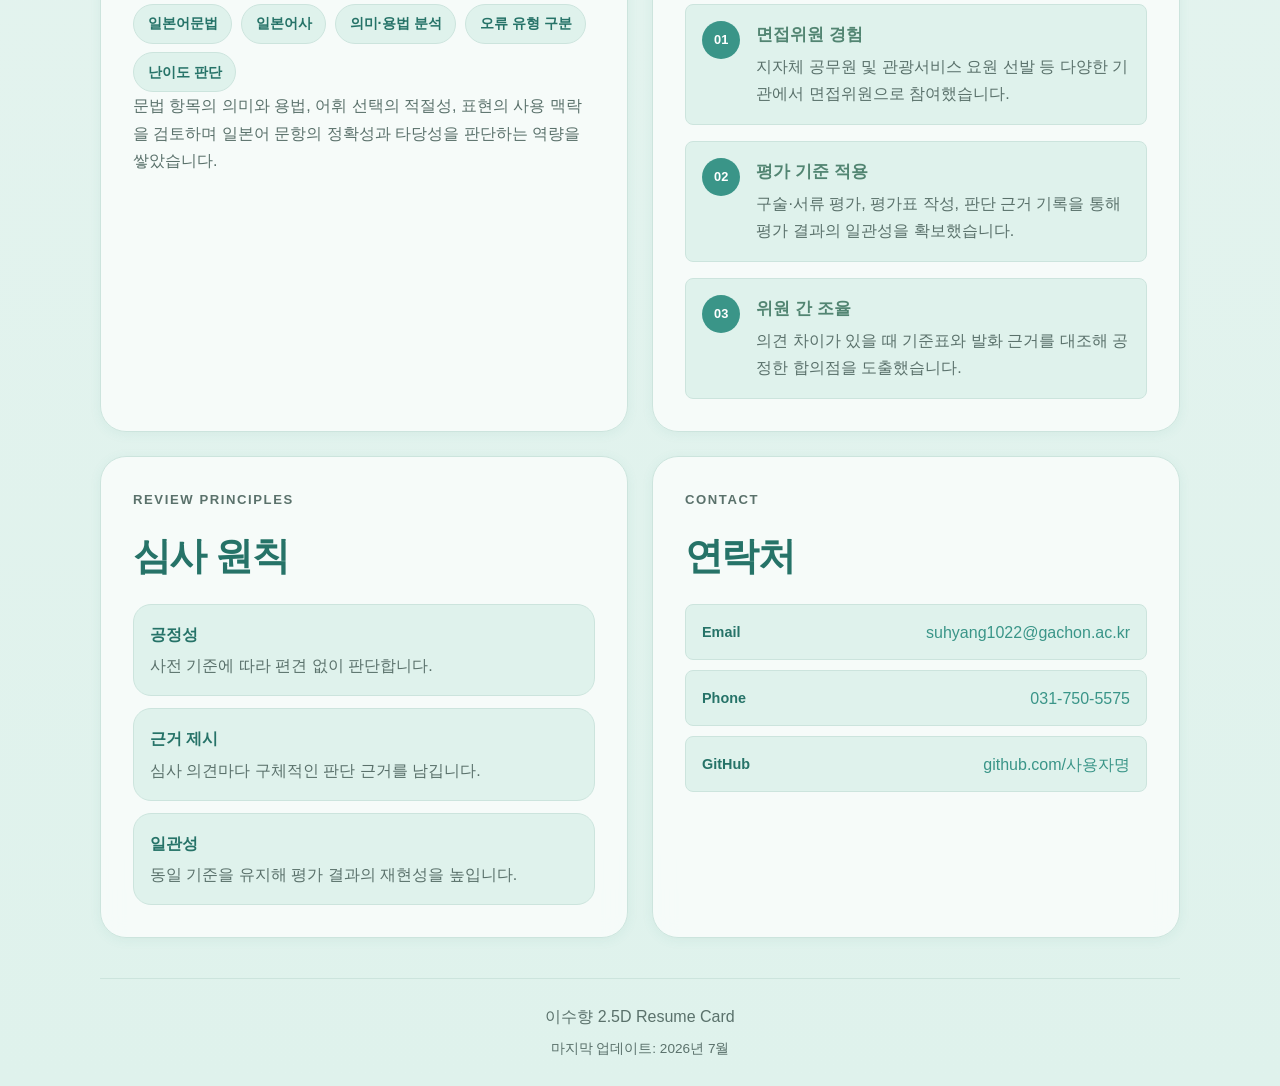
==== commit d5cbec4f: "Update profile heading to reviewer title." ====
--- a/index.html
+++ b/index.html
@@ -82,7 +82,7 @@
   <main class="resume-detail" aria-label="상세 이력서">
     <section id="profile" class="resume-card resume-card-large">
       <p class="section-label">Profile</p>
-      <h2>일본어학 기반의 평가 전문성을 갖춘 지원자</h2>
+      <h2>일본어학 기반의 평가 전문성을 갖춘 심사위원</h2>
       <p>
         일본어학을 전공하며 문법·어사 영역을 학습해 왔고, 면접위원 및 평가 업무 경험을 바탕으로
         인재평가연구소 일본어 분야 심사위원으로 기여하고자 합니다.
